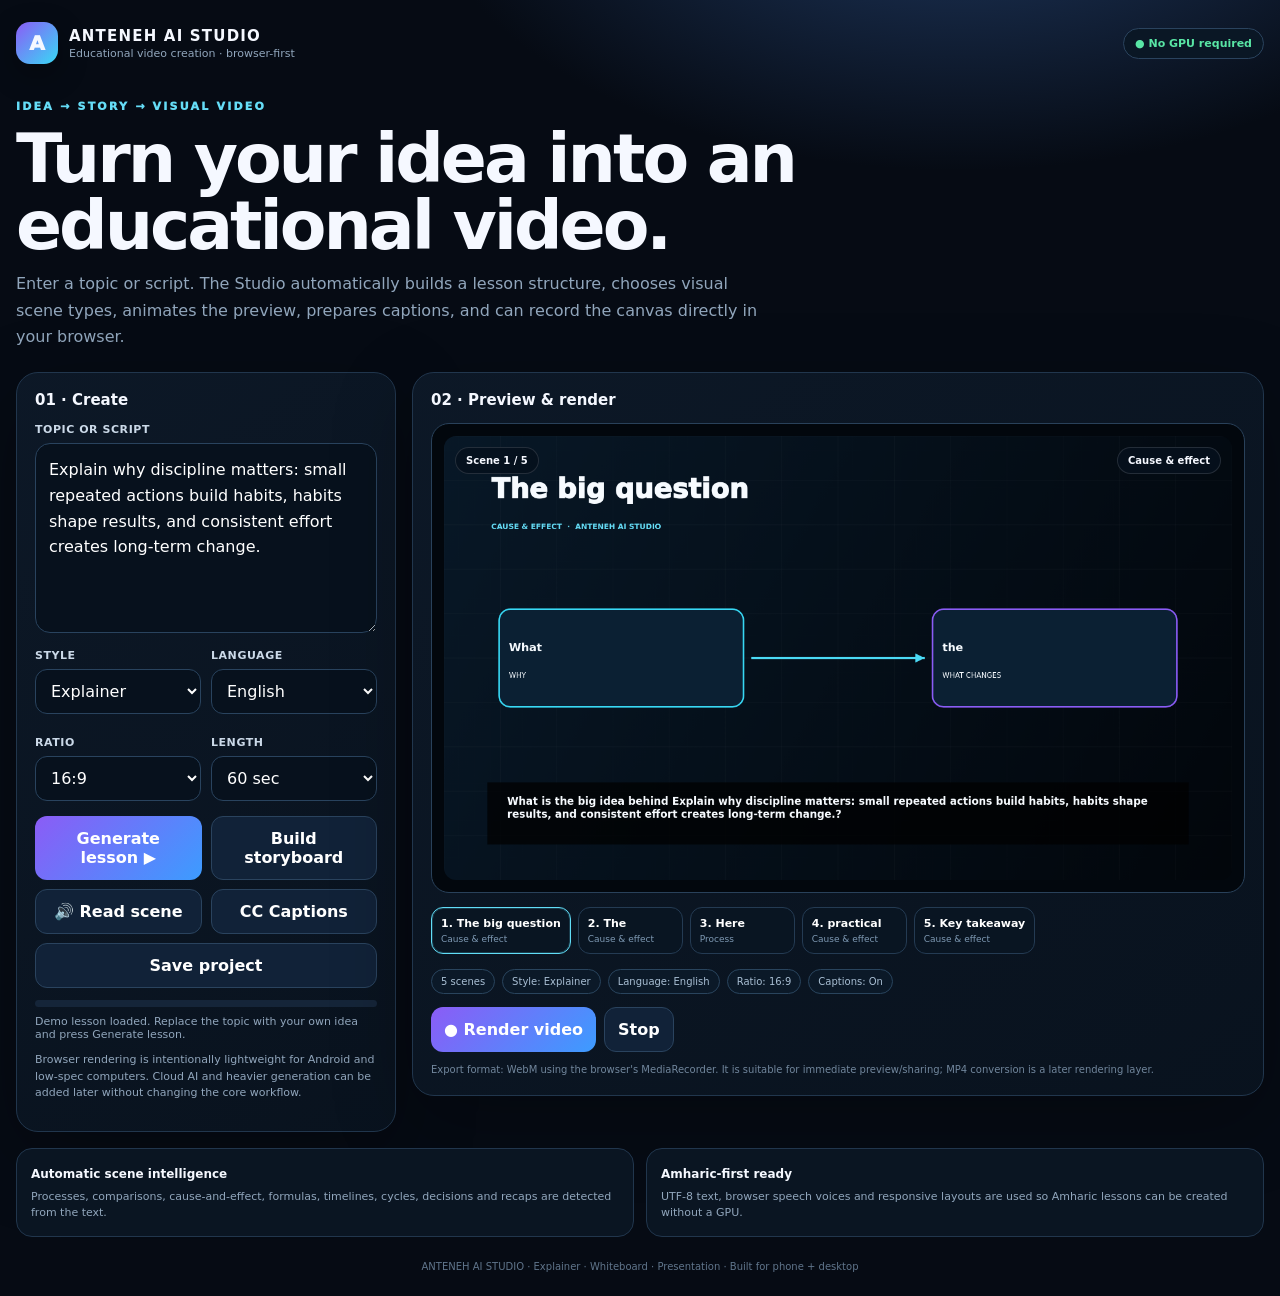
==== studio-v2.html @ 07069e77 "Build polished browser-first studio experience" ====
<!doctype html>
<html lang="en">
<head>
<meta charset="utf-8"><meta name="viewport" content="width=device-width,initial-scale=1,viewport-fit=cover">
<meta name="theme-color" content="#07111f"><meta name="description" content="Anteneh AI Studio — browser-first educational video creation.">
<title>ANTENEH AI STUDIO</title>
<style>
:root{--bg:#060b14;--panel:#0c1522;--panel2:#101d2d;--line:#21364d;--text:#f5f8ff;--muted:#91a6bc;--a:#8b5cf6;--b:#38d9f5;--ok:#59e6a5}*{box-sizing:border-box}html,body{margin:0;min-height:100%;background:radial-gradient(900px 500px at 75% -10%,#203a63 0,#060b14 60%);color:var(--text);font-family:Inter,ui-sans-serif,system-ui,-apple-system,BlinkMacSystemFont,"Segoe UI",sans-serif}button,input,textarea,select{font:inherit}button{cursor:pointer}.shell{max-width:1320px;margin:auto;padding:16px}.nav{display:flex;align-items:center;justify-content:space-between;gap:12px;padding:6px 0 18px}.brand{display:flex;align-items:center;gap:11px}.mark{width:42px;height:42px;border-radius:14px;display:grid;place-items:center;font-weight:1000;font-size:20px;background:linear-gradient(135deg,var(--a),var(--b));box-shadow:0 10px 30px #0005}.brand b{font-size:15px;letter-spacing:.08em}.brand small{display:block;color:var(--muted);font-size:11px;margin-top:2px}.statuspill{border:1px solid #2a435e;background:#0a1725;color:var(--ok);padding:8px 11px;border-radius:999px;font-size:11px;font-weight:900}.hero{padding:18px 0 22px}.eyebrow{color:#65ddf7;font-size:11px;font-weight:950;letter-spacing:.2em}.hero h1{font-size:clamp(34px,6vw,68px);line-height:.98;letter-spacing:-.045em;margin:13px 0 12px;max-width:900px}.hero p{max-width:760px;color:var(--muted);line-height:1.65;margin:0}.grid{display:grid;grid-template-columns:380px 1fr;gap:16px;align-items:start}.card{background:linear-gradient(145deg,#0d1928ee,#09131fee);border:1px solid var(--line);border-radius:22px;padding:18px;box-shadow:0 24px 80px #0004}.card h2{font-size:15px;margin:0 0 14px}.label{display:block;color:#cbd9e8;font-size:11px;font-weight:900;letter-spacing:.05em;margin:12px 0 7px}.topic{width:100%;min-height:190px;resize:vertical;border:1px solid #29435e;background:#07111d;color:#fff;border-radius:15px;padding:13px;outline:0;line-height:1.6}.topic:focus,select:focus{border-color:#62dff5;box-shadow:0 0 0 3px #38d9f51a}.fields{display:grid;grid-template-columns:1fr 1fr;gap:10px}.field select{width:100%;border:1px solid #29435e;background:#07111d;color:#fff;border-radius:12px;padding:11px;outline:0}.actions{display:grid;grid-template-columns:1fr 1fr;gap:9px;margin-top:15px}.btn{border:1px solid #2a435e;background:#112238;color:#fff;border-radius:12px;padding:12px 13px;font-weight:900}.btn:hover{transform:translateY(-1px);border-color:#5eddf6}.primary{border:0;background:linear-gradient(135deg,var(--a),#3c9cff)}.wide{grid-column:1/-1}.hint{color:var(--muted);font-size:11px;line-height:1.5;margin-top:11px}.progress{height:7px;background:#152539;border-radius:99px;overflow:hidden;margin-top:12px}.fill{height:100%;width:0;background:linear-gradient(90deg,var(--a),var(--b));transition:width .12s}.msg{font-size:11px;color:var(--muted);margin-top:8px;min-height:16px}.stage{padding:12px;background:#02070d;border:1px solid #29415a;border-radius:18px;overflow:hidden;position:relative}.stage canvas{width:100%;height:auto;display:block;background:#03070c;border-radius:12px}.hud{position:absolute;top:23px;left:23px;right:23px;display:flex;justify-content:space-between;pointer-events:none}.chip{background:#06111ddd;border:1px solid #ffffff20;padding:7px 10px;border-radius:999px;font-size:10px;font-weight:900;backdrop-filter:blur(10px)}.timeline{margin-top:14px;display:flex;gap:7px;overflow:auto;padding-bottom:3px}.thumb{min-width:105px;border:1px solid #243b53;background:#091522;border-radius:12px;padding:9px;color:#fff;text-align:left}.thumb.active{border-color:#61ddf7;box-shadow:0 0 0 1px #61ddf733 inset}.thumb b{display:block;font-size:11px}.thumb span{display:block;color:#7f9ab4;font-size:9px;margin-top:4px}.meta{display:flex;flex-wrap:wrap;gap:7px;margin-top:12px}.tag{border:1px solid #29445d;background:#0b1928;color:#a9bfd4;border-radius:999px;padding:6px 9px;font-size:10px}.export{display:flex;gap:8px;flex-wrap:wrap;margin-top:13px}.download{display:none;text-decoration:none;color:#07111d;background:#fff;border-radius:11px;padding:11px 14px;font-weight:950}.download.show{display:inline-block}.note{margin-top:10px;color:#71869c;font-size:10px;line-height:1.5}.empty{padding:35px;text-align:center;color:#6f849b}.two{display:grid;grid-template-columns:1fr 1fr;gap:12px;margin-top:16px}.mini{padding:14px;border:1px solid var(--line);background:#0a1522;border-radius:16px}.mini b{font-size:12px}.mini p{color:var(--muted);font-size:11px;line-height:1.5;margin:7px 0 0}footer{text-align:center;color:#60758b;font-size:10px;padding:24px 0 8px}@media(max-width:900px){.grid{grid-template-columns:1fr}.hero{padding-top:8px}}@media(max-width:560px){.shell{padding:11px}.fields,.actions,.two{grid-template-columns:1fr}.wide{grid-column:auto}.card{padding:14px;border-radius:18px}.topic{min-height:155px}.hud{top:20px;left:20px;right:20px}.hero h1{font-size:42px}}
</style>
</head>
<body>
<div class="shell">
<header class="nav"><div class="brand"><div class="mark">A</div><div><b>ANTENEH AI STUDIO</b><small>Educational video creation · browser-first</small></div></div><div class="statuspill">● No GPU required</div></header>
<section class="hero"><div class="eyebrow">IDEA → STORY → VISUAL VIDEO</div><h1>Turn your idea into an educational video.</h1><p>Enter a topic or script. The Studio automatically builds a lesson structure, chooses visual scene types, animates the preview, prepares captions, and can record the canvas directly in your browser.</p></section>
<div class="grid">
<section class="card">
<h2>01 · Create</h2>
<label class="label" for="topic">TOPIC OR SCRIPT</label>
<textarea id="topic" class="topic" placeholder="Example: Explain why discipline matters and how small habits compound over time."></textarea>
<div class="fields">
<div><label class="label">STYLE</label><div class="field"><select id="style"><option>Explainer</option><option>Whiteboard</option><option>Presentation</option></select></div></div>
<div><label class="label">LANGUAGE</label><div class="field"><select id="lang"><option value="en-US">English</option><option value="am-ET">አማርኛ</option></select></div></div>
<div><label class="label">RATIO</label><div class="field"><select id="ratio"><option>16:9</option><option>9:16</option><option>1:1</option><option>4:5</option></select></div></div>
<div><label class="label">LENGTH</label><div class="field"><select id="length"><option value="30">30 sec</option><option value="60" selected>60 sec</option><option value="90">90 sec</option><option value="120">2 min</option><option value="300">5 min</option></select></div></div>
</div>
<div class="actions"><button class="btn primary" id="generate">Generate lesson ▶</button><button class="btn" id="story">Build storyboard</button><button class="btn" id="voice">🔊 Read scene</button><button class="btn" id="captions">CC Captions</button><button class="btn wide" id="save">Save project</button></div>
<div class="progress"><div id="fill" class="fill"></div></div><div id="msg" class="msg">Ready. Everything runs locally in this browser.</div>
<p class="hint">Browser rendering is intentionally lightweight for Android and low-spec computers. Cloud AI and heavier generation can be added later without changing the core workflow.</p>
</section>
<section class="card">
<h2>02 · Preview & render</h2>
<div class="stage"><canvas id="canvas" width="1280" height="720"></canvas><div class="hud"><span id="sceneChip" class="chip">Scene 0</span><span id="typeChip" class="chip">Ready</span></div></div>
<div id="timeline" class="timeline"><div class="empty">Generate a lesson to build the visual timeline.</div></div>
<div id="meta" class="meta"></div>
<div class="export"><button class="btn primary" id="record">● Render video</button><button class="btn" id="stop" disabled>Stop</button><a id="download" class="download">Download WebM</a></div>
<div class="note">Export format: WebM using the browser's MediaRecorder. It is suitable for immediate preview/sharing; MP4 conversion is a later rendering layer.</div>
</section>
</div>
<div class="two"><div class="mini"><b>Automatic scene intelligence</b><p>Processes, comparisons, cause-and-effect, formulas, timelines, cycles, decisions and recaps are detected from the text.</p></div><div class="mini"><b>Amharic-first ready</b><p>UTF-8 text, browser speech voices and responsive layouts are used so Amharic lessons can be created without a GPU.</p></div></div>
<footer>ANTENEH AI STUDIO · Explainer · Whiteboard · Presentation · Built for phone + desktop</footer>
</div>
<script>
(()=>{
const $=id=>document.getElementById(id),topic=$("topic"),style=$("style"),lang=$("lang"),ratio=$("ratio"),length=$("length"),canvas=$("canvas"),ctx=canvas.getContext("2d"),fill=$("fill"),msg=$("msg"),timeline=$("timeline"),meta=$("meta"),sceneChip=$("sceneChip"),typeChip=$("typeChip"),download=$("download"),record=$("record"),stop=$("stop");
let scenes=[],active=0,raf=0,recording=false,chunks=[],blobUrl="",captionOn=true;
const accent=["#38d9f5","#8b5cf6","#59e6a5","#ffd166","#ff718e"];
const clean=s=>String(s||"").replace(/\s+/g," ").trim();
function ratioSize(){return {"16:9":[1280,720],"9:16":[720,1280],"1:1":[1080,1080],"4:5":[864,1080]}[ratio.value]}
function words(s){return clean(s).replace(/[^\p{L}\p{N}%+→=-]+/gu," ").split(/\s+/).filter(x=>x.length>2)}
function kind(s,i,n){let q=s.toLowerCase();if(/first|then|next|finally|step|stage|process|works|moves|travels/.test(q))return "Process";if(/compare|versus|difference|both|whereas|while/.test(q))return "Comparison";if(/because|therefore|cause|effect|leads|results|increase|decrease|impact|influence/.test(q))return "Cause & effect";if(/example|instance|such as/.test(q))return "Example";if(/year|century|history|ancient|timeline/.test(q))return "Timeline";if(/cycle|repeat|loop/.test(q))return "Cycle";if(/if |when |choose|decision|either/.test(q))return "Decision flow";if(/formula|equation|\+|→|=/.test(q))return "Formula";return i===0?"Concept":i===n-1?"Recap":"Idea"}
function split(s){let p=clean(s).split(/(?<=[.!?])\s+|\n+/).filter(Boolean);if(p.length<4){let base=clean(s);p=[`What is the big idea behind ${base}?`,`The key parts of ${base} are worth understanding.`,`Here is how ${base} works in simple steps.`,`A practical example makes ${base} easier to remember.`,`The important takeaway is to understand why ${base} matters.`]}return p.slice(0,9)}
function build(){let raw=clean(topic.value);if(!raw){msg.textContent="Enter a topic or script first.";return false}let p=split(raw);scenes=p.map((text,i)=>{let k=[...new Set(words(text))].slice(0,5);return{id:i,title:i===0?"The big question":i===p.length-1?"Key takeaway":k[0]||`Key idea ${i+1}`,text,type:kind(text,i,p.length),keys:k}});let [w,h]=ratioSize();canvas.width=w;canvas.height=h;active=0;renderTimeline();renderMeta();drawScene(scenes[0],0);sceneChip.textContent=`Scene 1 / ${scenes.length}`;typeChip.textContent=scenes[0].type;return true}
function bg(){let w=canvas.width,h=canvas.height,g=ctx.createLinearGradient(0,0,w,h);g.addColorStop(0,"#081827");g.addColorStop(1,"#02060b");ctx.fillStyle=g;ctx.fillRect(0,0,w,h);ctx.strokeStyle="#ffffff08";ctx.lineWidth=1;let sx=Math.max(60,w/14),sy=Math.max(60,h/10);for(let x=0;x<w;x+=sx){ctx.beginPath();ctx.moveTo(x,0);ctx.lineTo(x,h);ctx.stroke()}for(let y=0;y<h;y+=sy){ctx.beginPath();ctx.moveTo(0,y);ctx.lineTo(w,y);ctx.stroke()}}
function wrap(t,max){let out=[],line="";for(const w of clean(t).split(" ")){let n=line?line+" "+w:w;if(ctx.measureText(n).width>max&&line){out.push(line);line=w}else line=n}if(line)out.push(line);return out.slice(0,5)}
function text(t,x,y,size,max,weight=800,align="left"){ctx.font=`${weight} ${size}px system-ui`;ctx.fillStyle="#f7fbff";ctx.textAlign=align;let lines=wrap(t,max);lines.forEach((v,i)=>ctx.fillText(v,x,y+i*size*1.28));ctx.textAlign="left";return lines.length}
function box(x,y,w,h,title,sub,c){ctx.fillStyle="#0b2033";ctx.strokeStyle=c||"#31536e";ctx.lineWidth=Math.max(2,canvas.width/500);ctx.beginPath();ctx.roundRect(x,y,w,h,18);ctx.fill();ctx.stroke();text(title,x+16,y+h*.43,Math.max(14,w/22),w-32,900);if(sub)text(sub,x+16,y+h*.7,Math.max(10,w/34),w-32,500)}
function arrow(x1,y1,x2,y2){ctx.strokeStyle="#4bdaf5";ctx.fillStyle="#4bdaf5";ctx.lineWidth=Math.max(3,canvas.width/320);ctx.beginPath();ctx.moveTo(x1,y1);ctx.lineTo(x2,y2);ctx.stroke();let a=Math.atan2(y2-y1,x2-x1);ctx.beginPath();ctx.moveTo(x2,y2);ctx.lineTo(x2-17*Math.cos(a-.45),y2-17*Math.sin(a-.45));ctx.lineTo(x2-17*Math.cos(a+.45),y2-17*Math.sin(a+.45));ctx.closePath();ctx.fill()}
function header(s){bg();let w=canvas.width,h=canvas.height;text(s.title,w*.06,h*.14,Math.max(24,w/29),w*.82,950);ctx.fillStyle="#65ddf7";ctx.font=`900 ${Math.max(10,w/105)}px system-ui`;ctx.fillText(`${s.type.toUpperCase()}  ·  ANTENEH AI STUDIO`,w*.06,h*.21);}
function drawScene(s,t=0){if(!s)return;header(s);let w=canvas.width,h=canvas.height,c=accent[s.id%accent.length],k=s.keys.length?s.keys:["IDEA"];if(s.type==="Process"){let n=Math.min(4,k.length),gap=w*.025,b=(w*.78-gap*(n-1))/n,y=h*.4;k.slice(0,n).forEach((v,i)=>{let x=w*.11+i*(b+gap),yy=y+Math.sin(t/250+i)*8;box(x,yy,b,h*.19,v,"",accent[i%5]);if(i<n-1)arrow(x+b+3,yy+h*.095,x+b+gap-3,y+h*.095)})}else if(s.type==="Comparison"){box(w*.08,h*.38,w*.34,h*.23,k[0]||"A","SIDE A",accent[0]);text("VS",w*.5,h*.52,Math.max(18,w/45),1000,950,"center");box(w*.58,h*.38,w*.34,h*.23,k[1]||"B","SIDE B",accent[1])}else if(s.type==="Cause & effect"){box(w*.07,h*.39,w*.31,h*.22,k[0]||"CAUSE","WHY",accent[0]);arrow(w*.39,h*.5,w*.61,h*.5);box(w*.62,h*.39,w*.31,h*.22,k[1]||"RESULT","WHAT CHANGES",accent[1])}else if(s.type==="Formula"){let parts=k.slice(0,4);parts.forEach((v,i)=>{let x=w*(.08+i*.23);box(x,h*.39,w*.19,h*.2,v,"",accent[i%5]);if(i<parts.length-1)text("+",x+w*.21,h*.51,30,40,950,"center")})}else if(s.type==="Timeline"){let n=Math.min(5,k.length);let y=h*.51;ctx.strokeStyle="#4bdaf5";ctx.lineWidth=5;ctx.beginPath();ctx.moveTo(w*.1,y);ctx.lineTo(w*.9,y);ctx.stroke();k.slice(0,n).forEach((v,i)=>{let x=w*(.12+i*(.76/Math.max(1,n-1)));ctx.fillStyle=accent[i%5];ctx.beginPath();ctx.arc(x,y,12+Math.sin(t/250+i)*3,0,7);ctx.fill();text(v,x,y-34,Math.max(11,w/80),w*.18,800,"center")})}else{let cx=w*.5,cy=h*.5,r=Math.min(w,h)*.16;ctx.fillStyle=c;ctx.beginPath();ctx.arc(cx,cy,r,0,7);ctx.fill();text("CORE IDEA",cx,cy+7,Math.max(16,w/55),r*1.5,950,"center");k.slice(0,4).forEach((v,i)=>{let a=-2.6+i*(5.2/Math.max(1,Math.min(3,k.length-1))),x=cx+Math.cos(a)*Math.min(w,h)*.31,y=cy+Math.sin(a)*Math.min(w,h)*.22;box(x-w*.1,y-h*.065,w*.2,h*.13,v,"",accent[(i+1)%5]);arrow(x,y,cx+(x<cx?-r:r),cy+(y<cy?-r*.6:r*.6))})}if(captionOn){ctx.fillStyle="#000b";ctx.fillRect(w*.055,h*.78,w*.89,h*.14);text(s.text,w*.08,h*.83,Math.max(13,w/76),w*.84,650,"left")}}
function renderTimeline(){timeline.innerHTML=scenes.map(s=>`<button class="thumb ${s.id===active?"active":""}" data-i="${s.id}"><b>${s.id+1}. ${esc(s.title)}</b><span>${esc(s.type)}</span></button>`).join("");timeline.querySelectorAll("button").forEach(b=>b.onclick=()=>{active=+b.dataset.i;sceneChip.textContent=`Scene ${active+1} / ${scenes.length}`;typeChip.textContent=scenes[active].type;drawScene(scenes[active],0);renderTimeline()})}
function renderMeta(){meta.innerHTML=[`${scenes.length} scenes`,`Style: ${style.value}`,`Language: ${lang.value==="am-ET"?"አማርኛ":"English"}`,`Ratio: ${ratio.value}`,`Captions: ${captionOn?"On":"Off"}`].map(x=>`<span class="tag">${esc(x)}</span>`).join("")}
function esc(s){return String(s).replace(/[&<>"']/g,c=>({"&":"&amp;","<":"&lt;",">":"&gt;","\"":"&quot;","'":"&#39;"}[c]))}
function progressRun(done){let start=performance.now();function tick(n){let p=Math.min(1,(n-start)/1200);fill.style.width=((done?1:p)*100)+"%";if(p<1)requestAnimationFrame(tick);else if(done)fill.style.width="100%"}requestAnimationFrame(tick)}
function generate(){if(!build())return;msg.textContent="Building lesson structure and visual scenes…";fill.style.width="8%";let start=performance.now();function tick(n){let p=Math.min(1,(n-start)/1300);fill.style.width=(8+p*92)+"%";msg.textContent=p<.45?"Analyzing the lesson…":p<.8?"Designing visual scenes…":"Preparing preview…";if(p<1)requestAnimationFrame(tick);else msg.textContent="Lesson ready. Preview a scene or render the video."}requestAnimationFrame(tick)}
function readScene(){if(!scenes.length){if(!build())return}if(!('speechSynthesis' in window)){msg.textContent="Speech synthesis is not available in this browser.";return}speechSynthesis.cancel();let u=new SpeechSynthesisUtterance(scenes[active].text);u.lang=lang.value;u.rate=lang.value==="am-ET"?.88:.95;speechSynthesis.speak(u);msg.textContent=`Reading scene ${active+1}…`}
function save(){let data={topic:topic.value,style:style.value,lang:lang.value,ratio:ratio.value,length:length.value};localStorage.setItem("anteneh-ai-studio-project",JSON.stringify(data));msg.textContent="Project saved on this device."}
function restore(){let raw=localStorage.getItem("anteneh-ai-studio-project");if(!raw){msg.textContent="No saved project found on this device.";return}try{let d=JSON.parse(raw);topic.value=d.topic||"";style.value=d.style||"Explainer";lang.value=d.lang||"en-US";ratio.value=d.ratio||"16:9";length.value=d.length||"60";build();msg.textContent="Saved project restored."}catch{msg.textContent="Saved project could not be restored."}}
function renderVideo(){if(!scenes.length){if(!build())return}if(!canvas.captureStream||!window.MediaRecorder){msg.textContent="This browser does not support canvas video recording.";return}if(recording)return;recording=true;chunks=[];record.disabled=true;stop.disabled=false;download.classList.remove("show");let stream=canvas.captureStream(30);let mime=MediaRecorder.isTypeSupported("video/webm;codecs=vp9")?"video/webm;codecs=vp9": "video/webm";let rec=new MediaRecorder(stream,{mimeType:mime});rec.ondataavailable=e=>{if(e.data.size)chunks.push(e.data)};rec.onstop=()=>{recording=false;record.disabled=false;stop.disabled=true;let blob=new Blob(chunks,{type:mime});if(blobUrl)URL.revokeObjectURL(blobUrl);blobUrl=URL.createObjectURL(blob);download.href=blobUrl;download.download=`anteneh-ai-studio-${Date.now()}.webm`;download.classList.add("show");msg.textContent="Video rendered. Download the WebM file below."};rec.start(250);let start=performance.now(),total=Math.max(10000,Number(length.value)*1000);function frame(now){if(!recording)return;let p=(now-start)/total;let idx=Math.min(scenes.length-1,Math.floor(p*scenes.length));let local=(p*scenes.length)%1;active=idx;drawScene(scenes[idx],local*1200);sceneChip.textContent=`Scene ${idx+1} / ${scenes.length}`;typeChip.textContent=scenes[idx].type;msg.textContent=`Rendering video… ${Math.round(Math.min(1,p)*100)}%`;fill.style.width=(Math.min(1,p)*100)+"%";if(p<1)raf=requestAnimationFrame(frame);else rec.stop()}raf=requestAnimationFrame(frame);stop.onclick=()=>{if(recording){cancelAnimationFrame(raf);rec.stop()}}}
$("generate").onclick=generate;$("story").onclick=()=>{if(build())msg.textContent="Storyboard built. Tap any scene to inspect it."};$("voice").onclick=readScene;$("captions").onclick=()=>{captionOn=!captionOn;if(scenes.length)drawScene(scenes[active],0);renderMeta();msg.textContent=`Captions ${captionOn?"enabled":"disabled"}.`};$("save").onclick=save;record.onclick=renderVideo;stop.onclick=()=>{};$("ratio").onchange=()=>{if(scenes.length)build()};$("style").onchange=renderMeta;$("lang").onchange=renderMeta;
// Helpful demo so the product never opens as an empty coding shell.
topic.value="Explain why discipline matters: small repeated actions build habits, habits shape results, and consistent effort creates long-term change.";build();msg.textContent="Demo lesson loaded. Replace the topic with your own idea and press Generate lesson.";
})();
</script>
</body>
</html>
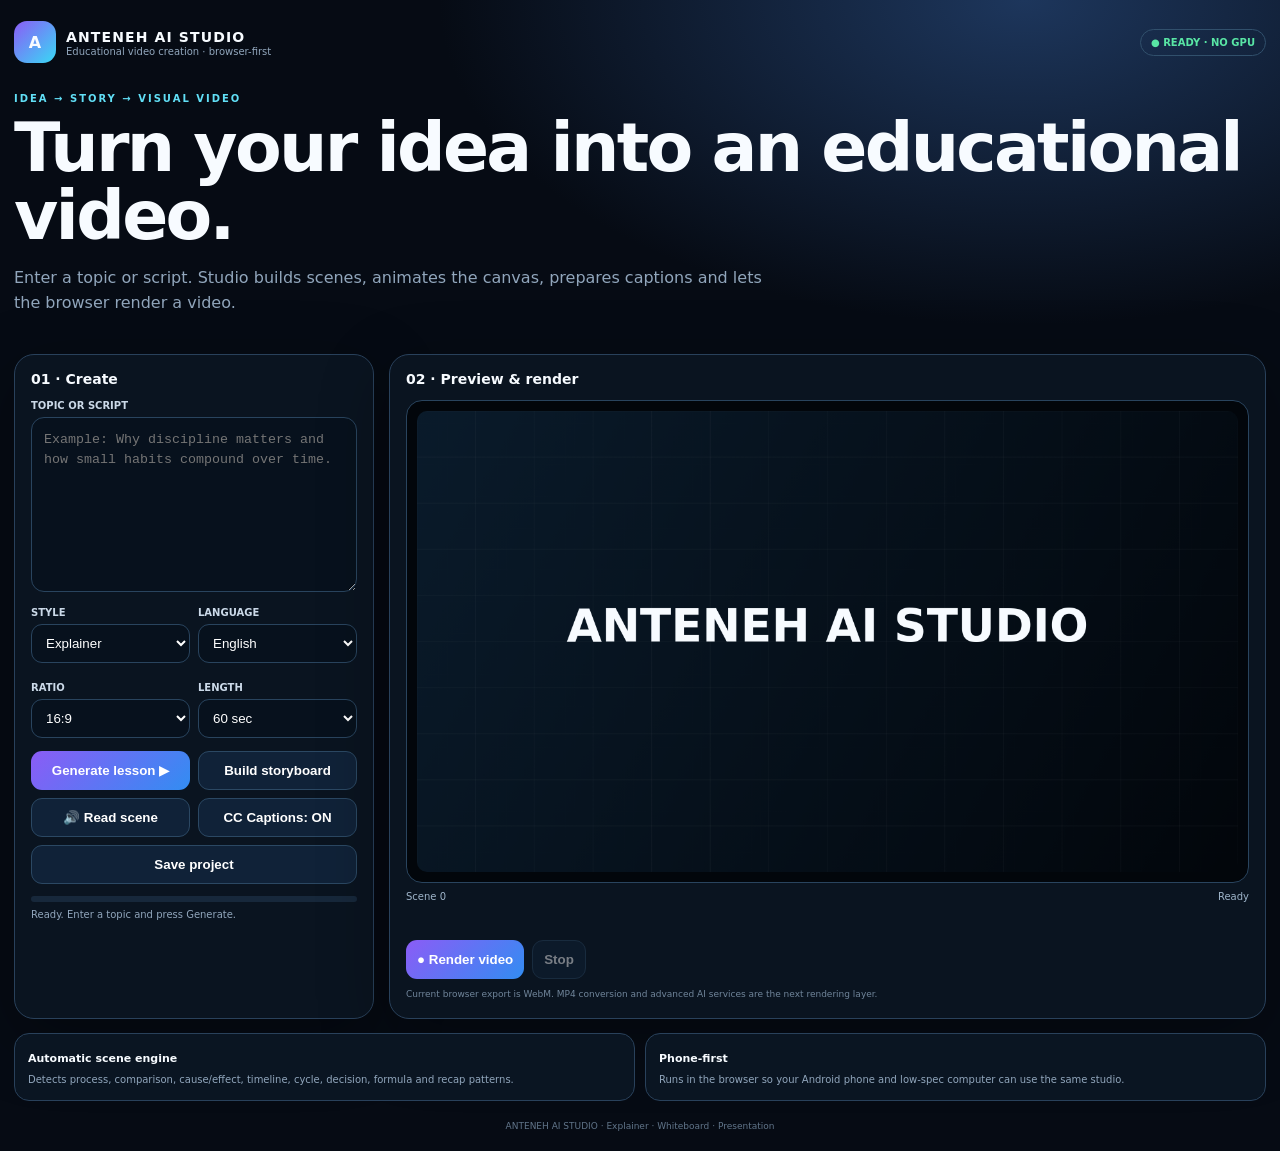
==== commit 1a84e80f: "Fix Studio generation and browser rendering flow" ====
--- a/studio-v2.html
+++ b/studio-v2.html
@@ -1,74 +1,70 @@
 <!doctype html>
 <html lang="en">
 <head>
-<meta charset="utf-8"><meta name="viewport" content="width=device-width,initial-scale=1,viewport-fit=cover">
-<meta name="theme-color" content="#07111f"><meta name="description" content="Anteneh AI Studio — browser-first educational video creation.">
+<meta charset="utf-8">
+<meta name="viewport" content="width=device-width,initial-scale=1,viewport-fit=cover">
+<meta name="theme-color" content="#07111f">
 <title>ANTENEH AI STUDIO</title>
 <style>
-:root{--bg:#060b14;--panel:#0c1522;--panel2:#101d2d;--line:#21364d;--text:#f5f8ff;--muted:#91a6bc;--a:#8b5cf6;--b:#38d9f5;--ok:#59e6a5}*{box-sizing:border-box}html,body{margin:0;min-height:100%;background:radial-gradient(900px 500px at 75% -10%,#203a63 0,#060b14 60%);color:var(--text);font-family:Inter,ui-sans-serif,system-ui,-apple-system,BlinkMacSystemFont,"Segoe UI",sans-serif}button,input,textarea,select{font:inherit}button{cursor:pointer}.shell{max-width:1320px;margin:auto;padding:16px}.nav{display:flex;align-items:center;justify-content:space-between;gap:12px;padding:6px 0 18px}.brand{display:flex;align-items:center;gap:11px}.mark{width:42px;height:42px;border-radius:14px;display:grid;place-items:center;font-weight:1000;font-size:20px;background:linear-gradient(135deg,var(--a),var(--b));box-shadow:0 10px 30px #0005}.brand b{font-size:15px;letter-spacing:.08em}.brand small{display:block;color:var(--muted);font-size:11px;margin-top:2px}.statuspill{border:1px solid #2a435e;background:#0a1725;color:var(--ok);padding:8px 11px;border-radius:999px;font-size:11px;font-weight:900}.hero{padding:18px 0 22px}.eyebrow{color:#65ddf7;font-size:11px;font-weight:950;letter-spacing:.2em}.hero h1{font-size:clamp(34px,6vw,68px);line-height:.98;letter-spacing:-.045em;margin:13px 0 12px;max-width:900px}.hero p{max-width:760px;color:var(--muted);line-height:1.65;margin:0}.grid{display:grid;grid-template-columns:380px 1fr;gap:16px;align-items:start}.card{background:linear-gradient(145deg,#0d1928ee,#09131fee);border:1px solid var(--line);border-radius:22px;padding:18px;box-shadow:0 24px 80px #0004}.card h2{font-size:15px;margin:0 0 14px}.label{display:block;color:#cbd9e8;font-size:11px;font-weight:900;letter-spacing:.05em;margin:12px 0 7px}.topic{width:100%;min-height:190px;resize:vertical;border:1px solid #29435e;background:#07111d;color:#fff;border-radius:15px;padding:13px;outline:0;line-height:1.6}.topic:focus,select:focus{border-color:#62dff5;box-shadow:0 0 0 3px #38d9f51a}.fields{display:grid;grid-template-columns:1fr 1fr;gap:10px}.field select{width:100%;border:1px solid #29435e;background:#07111d;color:#fff;border-radius:12px;padding:11px;outline:0}.actions{display:grid;grid-template-columns:1fr 1fr;gap:9px;margin-top:15px}.btn{border:1px solid #2a435e;background:#112238;color:#fff;border-radius:12px;padding:12px 13px;font-weight:900}.btn:hover{transform:translateY(-1px);border-color:#5eddf6}.primary{border:0;background:linear-gradient(135deg,var(--a),#3c9cff)}.wide{grid-column:1/-1}.hint{color:var(--muted);font-size:11px;line-height:1.5;margin-top:11px}.progress{height:7px;background:#152539;border-radius:99px;overflow:hidden;margin-top:12px}.fill{height:100%;width:0;background:linear-gradient(90deg,var(--a),var(--b));transition:width .12s}.msg{font-size:11px;color:var(--muted);margin-top:8px;min-height:16px}.stage{padding:12px;background:#02070d;border:1px solid #29415a;border-radius:18px;overflow:hidden;position:relative}.stage canvas{width:100%;height:auto;display:block;background:#03070c;border-radius:12px}.hud{position:absolute;top:23px;left:23px;right:23px;display:flex;justify-content:space-between;pointer-events:none}.chip{background:#06111ddd;border:1px solid #ffffff20;padding:7px 10px;border-radius:999px;font-size:10px;font-weight:900;backdrop-filter:blur(10px)}.timeline{margin-top:14px;display:flex;gap:7px;overflow:auto;padding-bottom:3px}.thumb{min-width:105px;border:1px solid #243b53;background:#091522;border-radius:12px;padding:9px;color:#fff;text-align:left}.thumb.active{border-color:#61ddf7;box-shadow:0 0 0 1px #61ddf733 inset}.thumb b{display:block;font-size:11px}.thumb span{display:block;color:#7f9ab4;font-size:9px;margin-top:4px}.meta{display:flex;flex-wrap:wrap;gap:7px;margin-top:12px}.tag{border:1px solid #29445d;background:#0b1928;color:#a9bfd4;border-radius:999px;padding:6px 9px;font-size:10px}.export{display:flex;gap:8px;flex-wrap:wrap;margin-top:13px}.download{display:none;text-decoration:none;color:#07111d;background:#fff;border-radius:11px;padding:11px 14px;font-weight:950}.download.show{display:inline-block}.note{margin-top:10px;color:#71869c;font-size:10px;line-height:1.5}.empty{padding:35px;text-align:center;color:#6f849b}.two{display:grid;grid-template-columns:1fr 1fr;gap:12px;margin-top:16px}.mini{padding:14px;border:1px solid var(--line);background:#0a1522;border-radius:16px}.mini b{font-size:12px}.mini p{color:var(--muted);font-size:11px;line-height:1.5;margin:7px 0 0}footer{text-align:center;color:#60758b;font-size:10px;padding:24px 0 8px}@media(max-width:900px){.grid{grid-template-columns:1fr}.hero{padding-top:8px}}@media(max-width:560px){.shell{padding:11px}.fields,.actions,.two{grid-template-columns:1fr}.wide{grid-column:auto}.card{padding:14px;border-radius:18px}.topic{min-height:155px}.hud{top:20px;left:20px;right:20px}.hero h1{font-size:42px}}
+:root{--bg:#060b14;--panel:#0d1826;--line:#29415b;--text:#f7fbff;--muted:#91a6bc;--a:#8b5cf6;--b:#38d9f5;--ok:#59e6a5}*{box-sizing:border-box}body{margin:0;background:radial-gradient(900px 500px at 80% 0,#1d365c,#060b14 65%);color:var(--text);font-family:system-ui,-apple-system,Segoe UI,sans-serif}.shell{max-width:1280px;margin:auto;padding:14px}.nav{display:flex;justify-content:space-between;align-items:center;padding:7px 0 18px}.brand{display:flex;gap:10px;align-items:center}.mark{width:42px;height:42px;border-radius:13px;display:grid;place-items:center;font-weight:900;background:linear-gradient(135deg,var(--a),var(--b))}.brand b{font-size:14px;letter-spacing:.08em}.brand small{display:block;color:var(--muted);font-size:10px}.status{padding:7px 10px;border:1px solid #31506c;border-radius:99px;color:var(--ok);font-size:10px;font-weight:800}.hero{padding:12px 0 22px}.eyebrow{font-size:10px;color:#61dff6;font-weight:900;letter-spacing:.2em}.hero h1{font-size:clamp(34px,6vw,68px);line-height:1;margin:10px 0;letter-spacing:-.04em}.hero p{max-width:760px;color:var(--muted);line-height:1.55}.grid{display:grid;grid-template-columns:360px 1fr;gap:15px}.card{background:#0b1522ee;border:1px solid var(--line);border-radius:20px;padding:16px;box-shadow:0 20px 70px #0005}.card h2{font-size:14px;margin:0 0 13px}.label{display:block;color:#cbd9e8;font-size:10px;font-weight:900;margin:11px 0 6px}.topic{width:100%;min-height:175px;resize:vertical;background:#07111d;border:1px solid #29445e;border-radius:13px;color:white;padding:12px;outline:0;line-height:1.55}.topic:focus,select:focus{border-color:#55dcf5}.fields{display:grid;grid-template-columns:1fr 1fr;gap:8px}select{width:100%;background:#07111d;color:white;border:1px solid #29445e;border-radius:11px;padding:10px}.actions{display:grid;grid-template-columns:1fr 1fr;gap:8px;margin-top:13px}.btn{border:1px solid #2b4863;background:#102238;color:white;border-radius:11px;padding:11px;font-weight:850}.btn:disabled{opacity:.45}.primary{border:0;background:linear-gradient(135deg,var(--a),#328df2)}.wide{grid-column:1/-1}.progress{height:6px;background:#17283b;border-radius:99px;overflow:hidden;margin-top:12px}.fill{height:100%;width:0;background:linear-gradient(90deg,var(--a),var(--b));transition:width .2s}.msg{min-height:17px;color:var(--muted);font-size:10px;margin-top:7px}.stage{background:#02060b;border:1px solid #29445e;border-radius:16px;padding:10px}.stage canvas{width:100%;height:auto;display:block;border-radius:10px;background:#03070c}.hud{display:flex;justify-content:space-between;margin-top:8px;color:#9fb5ca;font-size:10px}.timeline{display:flex;gap:7px;overflow:auto;margin-top:12px;padding-bottom:4px}.thumb{min-width:110px;background:#091522;border:1px solid #29415a;color:white;border-radius:10px;padding:9px;text-align:left}.thumb.active{border-color:#5edff5}.thumb b{display:block;font-size:10px}.thumb span{display:block;color:#7791a8;font-size:9px;margin-top:4px}.meta{display:flex;gap:6px;flex-wrap:wrap;margin-top:10px}.tag{border:1px solid #29445e;background:#0b1928;border-radius:99px;padding:5px 8px;color:#a9bfd4;font-size:9px}.export{display:flex;gap:8px;flex-wrap:wrap;margin-top:12px}.download{display:none;background:white;color:#07111f;text-decoration:none;border-radius:10px;padding:10px 12px;font-weight:900;font-size:11px}.download.show{display:inline-block}.note{font-size:9px;color:#70859a;line-height:1.5;margin-top:9px}.two{display:grid;grid-template-columns:1fr 1fr;gap:10px;margin-top:14px}.mini{border:1px solid var(--line);border-radius:15px;background:#0a1522;padding:13px}.mini b{font-size:11px}.mini p{font-size:10px;color:var(--muted);line-height:1.5;margin:6px 0 0}footer{text-align:center;color:#61758a;font-size:9px;padding:20px 0 6px}@media(max-width:850px){.grid{grid-template-columns:1fr}}@media(max-width:520px){.fields,.actions,.two{grid-template-columns:1fr}.wide{grid-column:auto}.hero h1{font-size:41px}}
 </style>
 </head>
 <body>
 <div class="shell">
-<header class="nav"><div class="brand"><div class="mark">A</div><div><b>ANTENEH AI STUDIO</b><small>Educational video creation · browser-first</small></div></div><div class="statuspill">● No GPU required</div></header>
-<section class="hero"><div class="eyebrow">IDEA → STORY → VISUAL VIDEO</div><h1>Turn your idea into an educational video.</h1><p>Enter a topic or script. The Studio automatically builds a lesson structure, chooses visual scene types, animates the preview, prepares captions, and can record the canvas directly in your browser.</p></section>
+<header class="nav"><div class="brand"><div class="mark">A</div><div><b>ANTENEH AI STUDIO</b><small>Educational video creation · browser-first</small></div></div><div class="status">● READY · NO GPU</div></header>
+<section class="hero"><div class="eyebrow">IDEA → STORY → VISUAL VIDEO</div><h1>Turn your idea into an educational video.</h1><p>Enter a topic or script. Studio builds scenes, animates the canvas, prepares captions and lets the browser render a video.</p></section>
 <div class="grid">
 <section class="card">
 <h2>01 · Create</h2>
-<label class="label" for="topic">TOPIC OR SCRIPT</label>
-<textarea id="topic" class="topic" placeholder="Example: Explain why discipline matters and how small habits compound over time."></textarea>
+<label class="label">TOPIC OR SCRIPT</label>
+<textarea id="topic" class="topic" placeholder="Example: Why discipline matters and how small habits compound over time."></textarea>
 <div class="fields">
-<div><label class="label">STYLE</label><div class="field"><select id="style"><option>Explainer</option><option>Whiteboard</option><option>Presentation</option></select></div></div>
-<div><label class="label">LANGUAGE</label><div class="field"><select id="lang"><option value="en-US">English</option><option value="am-ET">አማርኛ</option></select></div></div>
-<div><label class="label">RATIO</label><div class="field"><select id="ratio"><option>16:9</option><option>9:16</option><option>1:1</option><option>4:5</option></select></div></div>
-<div><label class="label">LENGTH</label><div class="field"><select id="length"><option value="30">30 sec</option><option value="60" selected>60 sec</option><option value="90">90 sec</option><option value="120">2 min</option><option value="300">5 min</option></select></div></div>
+<div><label class="label">STYLE</label><select id="style"><option>Explainer</option><option>Whiteboard</option><option>Presentation</option></select></div>
+<div><label class="label">LANGUAGE</label><select id="lang"><option value="en-US">English</option><option value="am-ET">አማርኛ</option></select></div>
+<div><label class="label">RATIO</label><select id="ratio"><option>16:9</option><option>9:16</option><option>1:1</option><option>4:5</option></select></div>
+<div><label class="label">LENGTH</label><select id="length"><option value="30">30 sec</option><option value="60" selected>60 sec</option><option value="90">90 sec</option><option value="120">2 min</option></select></div>
 </div>
-<div class="actions"><button class="btn primary" id="generate">Generate lesson ▶</button><button class="btn" id="story">Build storyboard</button><button class="btn" id="voice">🔊 Read scene</button><button class="btn" id="captions">CC Captions</button><button class="btn wide" id="save">Save project</button></div>
-<div class="progress"><div id="fill" class="fill"></div></div><div id="msg" class="msg">Ready. Everything runs locally in this browser.</div>
-<p class="hint">Browser rendering is intentionally lightweight for Android and low-spec computers. Cloud AI and heavier generation can be added later without changing the core workflow.</p>
+<div class="actions"><button id="generate" class="btn primary">Generate lesson ▶</button><button id="story" class="btn">Build storyboard</button><button id="voice" class="btn">🔊 Read scene</button><button id="captions" class="btn">CC Captions: ON</button><button id="save" class="btn wide">Save project</button></div>
+<div class="progress"><div id="fill" class="fill"></div></div><div id="msg" class="msg">Ready. Enter a topic and press Generate.</div>
 </section>
 <section class="card">
 <h2>02 · Preview & render</h2>
-<div class="stage"><canvas id="canvas" width="1280" height="720"></canvas><div class="hud"><span id="sceneChip" class="chip">Scene 0</span><span id="typeChip" class="chip">Ready</span></div></div>
-<div id="timeline" class="timeline"><div class="empty">Generate a lesson to build the visual timeline.</div></div>
-<div id="meta" class="meta"></div>
-<div class="export"><button class="btn primary" id="record">● Render video</button><button class="btn" id="stop" disabled>Stop</button><a id="download" class="download">Download WebM</a></div>
-<div class="note">Export format: WebM using the browser's MediaRecorder. It is suitable for immediate preview/sharing; MP4 conversion is a later rendering layer.</div>
+<div class="stage"><canvas id="canvas" width="1280" height="720"></canvas></div>
+<div class="hud"><span id="sceneLabel">Scene 0</span><span id="typeLabel">Ready</span></div>
+<div id="timeline" class="timeline"></div><div id="meta" class="meta"></div>
+<div class="export"><button id="record" class="btn primary">● Render video</button><button id="stop" class="btn" disabled>Stop</button><a id="download" class="download">Download WebM</a></div>
+<div class="note">Current browser export is WebM. MP4 conversion and advanced AI services are the next rendering layer.</div>
 </section>
 </div>
-<div class="two"><div class="mini"><b>Automatic scene intelligence</b><p>Processes, comparisons, cause-and-effect, formulas, timelines, cycles, decisions and recaps are detected from the text.</p></div><div class="mini"><b>Amharic-first ready</b><p>UTF-8 text, browser speech voices and responsive layouts are used so Amharic lessons can be created without a GPU.</p></div></div>
-<footer>ANTENEH AI STUDIO · Explainer · Whiteboard · Presentation · Built for phone + desktop</footer>
+<div class="two"><div class="mini"><b>Automatic scene engine</b><p>Detects process, comparison, cause/effect, timeline, cycle, decision, formula and recap patterns.</p></div><div class="mini"><b>Phone-first</b><p>Runs in the browser so your Android phone and low-spec computer can use the same studio.</p></div></div>
+<footer>ANTENEH AI STUDIO · Explainer · Whiteboard · Presentation</footer>
 </div>
 <script>
-(()=>{
-const $=id=>document.getElementById(id),topic=$("topic"),style=$("style"),lang=$("lang"),ratio=$("ratio"),length=$("length"),canvas=$("canvas"),ctx=canvas.getContext("2d"),fill=$("fill"),msg=$("msg"),timeline=$("timeline"),meta=$("meta"),sceneChip=$("sceneChip"),typeChip=$("typeChip"),download=$("download"),record=$("record"),stop=$("stop");
-let scenes=[],active=0,raf=0,recording=false,chunks=[],blobUrl="",captionOn=true;
-const accent=["#38d9f5","#8b5cf6","#59e6a5","#ffd166","#ff718e"];
-const clean=s=>String(s||"").replace(/\s+/g," ").trim();
-function ratioSize(){return {"16:9":[1280,720],"9:16":[720,1280],"1:1":[1080,1080],"4:5":[864,1080]}[ratio.value]}
-function words(s){return clean(s).replace(/[^\p{L}\p{N}%+→=-]+/gu," ").split(/\s+/).filter(x=>x.length>2)}
-function kind(s,i,n){let q=s.toLowerCase();if(/first|then|next|finally|step|stage|process|works|moves|travels/.test(q))return "Process";if(/compare|versus|difference|both|whereas|while/.test(q))return "Comparison";if(/because|therefore|cause|effect|leads|results|increase|decrease|impact|influence/.test(q))return "Cause & effect";if(/example|instance|such as/.test(q))return "Example";if(/year|century|history|ancient|timeline/.test(q))return "Timeline";if(/cycle|repeat|loop/.test(q))return "Cycle";if(/if |when |choose|decision|either/.test(q))return "Decision flow";if(/formula|equation|\+|→|=/.test(q))return "Formula";return i===0?"Concept":i===n-1?"Recap":"Idea"}
-function split(s){let p=clean(s).split(/(?<=[.!?])\s+|\n+/).filter(Boolean);if(p.length<4){let base=clean(s);p=[`What is the big idea behind ${base}?`,`The key parts of ${base} are worth understanding.`,`Here is how ${base} works in simple steps.`,`A practical example makes ${base} easier to remember.`,`The important takeaway is to understand why ${base} matters.`]}return p.slice(0,9)}
-function build(){let raw=clean(topic.value);if(!raw){msg.textContent="Enter a topic or script first.";return false}let p=split(raw);scenes=p.map((text,i)=>{let k=[...new Set(words(text))].slice(0,5);return{id:i,title:i===0?"The big question":i===p.length-1?"Key takeaway":k[0]||`Key idea ${i+1}`,text,type:kind(text,i,p.length),keys:k}});let [w,h]=ratioSize();canvas.width=w;canvas.height=h;active=0;renderTimeline();renderMeta();drawScene(scenes[0],0);sceneChip.textContent=`Scene 1 / ${scenes.length}`;typeChip.textContent=scenes[0].type;return true}
-function bg(){let w=canvas.width,h=canvas.height,g=ctx.createLinearGradient(0,0,w,h);g.addColorStop(0,"#081827");g.addColorStop(1,"#02060b");ctx.fillStyle=g;ctx.fillRect(0,0,w,h);ctx.strokeStyle="#ffffff08";ctx.lineWidth=1;let sx=Math.max(60,w/14),sy=Math.max(60,h/10);for(let x=0;x<w;x+=sx){ctx.beginPath();ctx.moveTo(x,0);ctx.lineTo(x,h);ctx.stroke()}for(let y=0;y<h;y+=sy){ctx.beginPath();ctx.moveTo(0,y);ctx.lineTo(w,y);ctx.stroke()}}
-function wrap(t,max){let out=[],line="";for(const w of clean(t).split(" ")){let n=line?line+" "+w:w;if(ctx.measureText(n).width>max&&line){out.push(line);line=w}else line=n}if(line)out.push(line);return out.slice(0,5)}
-function text(t,x,y,size,max,weight=800,align="left"){ctx.font=`${weight} ${size}px system-ui`;ctx.fillStyle="#f7fbff";ctx.textAlign=align;let lines=wrap(t,max);lines.forEach((v,i)=>ctx.fillText(v,x,y+i*size*1.28));ctx.textAlign="left";return lines.length}
-function box(x,y,w,h,title,sub,c){ctx.fillStyle="#0b2033";ctx.strokeStyle=c||"#31536e";ctx.lineWidth=Math.max(2,canvas.width/500);ctx.beginPath();ctx.roundRect(x,y,w,h,18);ctx.fill();ctx.stroke();text(title,x+16,y+h*.43,Math.max(14,w/22),w-32,900);if(sub)text(sub,x+16,y+h*.7,Math.max(10,w/34),w-32,500)}
-function arrow(x1,y1,x2,y2){ctx.strokeStyle="#4bdaf5";ctx.fillStyle="#4bdaf5";ctx.lineWidth=Math.max(3,canvas.width/320);ctx.beginPath();ctx.moveTo(x1,y1);ctx.lineTo(x2,y2);ctx.stroke();let a=Math.atan2(y2-y1,x2-x1);ctx.beginPath();ctx.moveTo(x2,y2);ctx.lineTo(x2-17*Math.cos(a-.45),y2-17*Math.sin(a-.45));ctx.lineTo(x2-17*Math.cos(a+.45),y2-17*Math.sin(a+.45));ctx.closePath();ctx.fill()}
-function header(s){bg();let w=canvas.width,h=canvas.height;text(s.title,w*.06,h*.14,Math.max(24,w/29),w*.82,950);ctx.fillStyle="#65ddf7";ctx.font=`900 ${Math.max(10,w/105)}px system-ui`;ctx.fillText(`${s.type.toUpperCase()}  ·  ANTENEH AI STUDIO`,w*.06,h*.21);}
-function drawScene(s,t=0){if(!s)return;header(s);let w=canvas.width,h=canvas.height,c=accent[s.id%accent.length],k=s.keys.length?s.keys:["IDEA"];if(s.type==="Process"){let n=Math.min(4,k.length),gap=w*.025,b=(w*.78-gap*(n-1))/n,y=h*.4;k.slice(0,n).forEach((v,i)=>{let x=w*.11+i*(b+gap),yy=y+Math.sin(t/250+i)*8;box(x,yy,b,h*.19,v,"",accent[i%5]);if(i<n-1)arrow(x+b+3,yy+h*.095,x+b+gap-3,y+h*.095)})}else if(s.type==="Comparison"){box(w*.08,h*.38,w*.34,h*.23,k[0]||"A","SIDE A",accent[0]);text("VS",w*.5,h*.52,Math.max(18,w/45),1000,950,"center");box(w*.58,h*.38,w*.34,h*.23,k[1]||"B","SIDE B",accent[1])}else if(s.type==="Cause & effect"){box(w*.07,h*.39,w*.31,h*.22,k[0]||"CAUSE","WHY",accent[0]);arrow(w*.39,h*.5,w*.61,h*.5);box(w*.62,h*.39,w*.31,h*.22,k[1]||"RESULT","WHAT CHANGES",accent[1])}else if(s.type==="Formula"){let parts=k.slice(0,4);parts.forEach((v,i)=>{let x=w*(.08+i*.23);box(x,h*.39,w*.19,h*.2,v,"",accent[i%5]);if(i<parts.length-1)text("+",x+w*.21,h*.51,30,40,950,"center")})}else if(s.type==="Timeline"){let n=Math.min(5,k.length);let y=h*.51;ctx.strokeStyle="#4bdaf5";ctx.lineWidth=5;ctx.beginPath();ctx.moveTo(w*.1,y);ctx.lineTo(w*.9,y);ctx.stroke();k.slice(0,n).forEach((v,i)=>{let x=w*(.12+i*(.76/Math.max(1,n-1)));ctx.fillStyle=accent[i%5];ctx.beginPath();ctx.arc(x,y,12+Math.sin(t/250+i)*3,0,7);ctx.fill();text(v,x,y-34,Math.max(11,w/80),w*.18,800,"center")})}else{let cx=w*.5,cy=h*.5,r=Math.min(w,h)*.16;ctx.fillStyle=c;ctx.beginPath();ctx.arc(cx,cy,r,0,7);ctx.fill();text("CORE IDEA",cx,cy+7,Math.max(16,w/55),r*1.5,950,"center");k.slice(0,4).forEach((v,i)=>{let a=-2.6+i*(5.2/Math.max(1,Math.min(3,k.length-1))),x=cx+Math.cos(a)*Math.min(w,h)*.31,y=cy+Math.sin(a)*Math.min(w,h)*.22;box(x-w*.1,y-h*.065,w*.2,h*.13,v,"",accent[(i+1)%5]);arrow(x,y,cx+(x<cx?-r:r),cy+(y<cy?-r*.6:r*.6))})}if(captionOn){ctx.fillStyle="#000b";ctx.fillRect(w*.055,h*.78,w*.89,h*.14);text(s.text,w*.08,h*.83,Math.max(13,w/76),w*.84,650,"left")}}
-function renderTimeline(){timeline.innerHTML=scenes.map(s=>`<button class="thumb ${s.id===active?"active":""}" data-i="${s.id}"><b>${s.id+1}. ${esc(s.title)}</b><span>${esc(s.type)}</span></button>`).join("");timeline.querySelectorAll("button").forEach(b=>b.onclick=()=>{active=+b.dataset.i;sceneChip.textContent=`Scene ${active+1} / ${scenes.length}`;typeChip.textContent=scenes[active].type;drawScene(scenes[active],0);renderTimeline()})}
-function renderMeta(){meta.innerHTML=[`${scenes.length} scenes`,`Style: ${style.value}`,`Language: ${lang.value==="am-ET"?"አማርኛ":"English"}`,`Ratio: ${ratio.value}`,`Captions: ${captionOn?"On":"Off"}`].map(x=>`<span class="tag">${esc(x)}</span>`).join("")}
-function esc(s){return String(s).replace(/[&<>"']/g,c=>({"&":"&amp;","<":"&lt;",">":"&gt;","\"":"&quot;","'":"&#39;"}[c]))}
-function progressRun(done){let start=performance.now();function tick(n){let p=Math.min(1,(n-start)/1200);fill.style.width=((done?1:p)*100)+"%";if(p<1)requestAnimationFrame(tick);else if(done)fill.style.width="100%"}requestAnimationFrame(tick)}
-function generate(){if(!build())return;msg.textContent="Building lesson structure and visual scenes…";fill.style.width="8%";let start=performance.now();function tick(n){let p=Math.min(1,(n-start)/1300);fill.style.width=(8+p*92)+"%";msg.textContent=p<.45?"Analyzing the lesson…":p<.8?"Designing visual scenes…":"Preparing preview…";if(p<1)requestAnimationFrame(tick);else msg.textContent="Lesson ready. Preview a scene or render the video."}requestAnimationFrame(tick)}
-function readScene(){if(!scenes.length){if(!build())return}if(!('speechSynthesis' in window)){msg.textContent="Speech synthesis is not available in this browser.";return}speechSynthesis.cancel();let u=new SpeechSynthesisUtterance(scenes[active].text);u.lang=lang.value;u.rate=lang.value==="am-ET"?.88:.95;speechSynthesis.speak(u);msg.textContent=`Reading scene ${active+1}…`}
-function save(){let data={topic:topic.value,style:style.value,lang:lang.value,ratio:ratio.value,length:length.value};localStorage.setItem("anteneh-ai-studio-project",JSON.stringify(data));msg.textContent="Project saved on this device."}
-function restore(){let raw=localStorage.getItem("anteneh-ai-studio-project");if(!raw){msg.textContent="No saved project found on this device.";return}try{let d=JSON.parse(raw);topic.value=d.topic||"";style.value=d.style||"Explainer";lang.value=d.lang||"en-US";ratio.value=d.ratio||"16:9";length.value=d.length||"60";build();msg.textContent="Saved project restored."}catch{msg.textContent="Saved project could not be restored."}}
-function renderVideo(){if(!scenes.length){if(!build())return}if(!canvas.captureStream||!window.MediaRecorder){msg.textContent="This browser does not support canvas video recording.";return}if(recording)return;recording=true;chunks=[];record.disabled=true;stop.disabled=false;download.classList.remove("show");let stream=canvas.captureStream(30);let mime=MediaRecorder.isTypeSupported("video/webm;codecs=vp9")?"video/webm;codecs=vp9": "video/webm";let rec=new MediaRecorder(stream,{mimeType:mime});rec.ondataavailable=e=>{if(e.data.size)chunks.push(e.data)};rec.onstop=()=>{recording=false;record.disabled=false;stop.disabled=true;let blob=new Blob(chunks,{type:mime});if(blobUrl)URL.revokeObjectURL(blobUrl);blobUrl=URL.createObjectURL(blob);download.href=blobUrl;download.download=`anteneh-ai-studio-${Date.now()}.webm`;download.classList.add("show");msg.textContent="Video rendered. Download the WebM file below."};rec.start(250);let start=performance.now(),total=Math.max(10000,Number(length.value)*1000);function frame(now){if(!recording)return;let p=(now-start)/total;let idx=Math.min(scenes.length-1,Math.floor(p*scenes.length));let local=(p*scenes.length)%1;active=idx;drawScene(scenes[idx],local*1200);sceneChip.textContent=`Scene ${idx+1} / ${scenes.length}`;typeChip.textContent=scenes[idx].type;msg.textContent=`Rendering video… ${Math.round(Math.min(1,p)*100)}%`;fill.style.width=(Math.min(1,p)*100)+"%";if(p<1)raf=requestAnimationFrame(frame);else rec.stop()}raf=requestAnimationFrame(frame);stop.onclick=()=>{if(recording){cancelAnimationFrame(raf);rec.stop()}}}
-$("generate").onclick=generate;$("story").onclick=()=>{if(build())msg.textContent="Storyboard built. Tap any scene to inspect it."};$("voice").onclick=readScene;$("captions").onclick=()=>{captionOn=!captionOn;if(scenes.length)drawScene(scenes[active],0);renderMeta();msg.textContent=`Captions ${captionOn?"enabled":"disabled"}.`};$("save").onclick=save;record.onclick=renderVideo;stop.onclick=()=>{};$("ratio").onchange=()=>{if(scenes.length)build()};$("style").onchange=renderMeta;$("lang").onchange=renderMeta;
-// Helpful demo so the product never opens as an empty coding shell.
-topic.value="Explain why discipline matters: small repeated actions build habits, habits shape results, and consistent effort creates long-term change.";build();msg.textContent="Demo lesson loaded. Replace the topic with your own idea and press Generate lesson.";
+(function(){
+'use strict';
+var $=function(id){return document.getElementById(id)};
+var topic=$('topic'),style=$('style'),lang=$('lang'),ratio=$('ratio'),length=$('length'),canvas=$('canvas'),ctx=canvas.getContext('2d'),fill=$('fill'),msg=$('msg'),timeline=$('timeline'),meta=$('meta'),sceneLabel=$('sceneLabel'),typeLabel=$('typeLabel'),generate=$('generate'),record=$('record'),stop=$('stop'),download=$('download');
+var scenes=[],active=0,captionOn=true,animationId=0,mediaRecorder=null,chunks=[],downloadUrl='';
+function clean(s){return String(s||'').replace(/\s+/g,' ').trim()}
+function ratioSize(){var m={'16:9':[1280,720],'9:16':[720,1280],'1:1':[1080,1080],'4:5':[864,1080]};return m[ratio.value]||m['16:9']}
+function splitText(s){var p=clean(s).split(/(?<=[.!?])\s+|\n+/).filter(Boolean);if(p.length<4){var b=clean(s);p=['The big idea: '+b+'.','Why does '+b+' matter?','Here is how '+b+' works in simple terms.','A practical example helps us understand '+b+'.','The key takeaway is simple: '+b+'.']}return p.slice(0,8)}
+function detect(t,i,n){var q=t.toLowerCase();if(/first|then|next|finally|step|process|works|stage/.test(q))return'Process';if(/compare|versus|difference|both|whereas/.test(q))return'Comparison';if(/because|therefore|cause|effect|leads|results|increase|decrease|impact/.test(q))return'Cause & effect';if(/year|century|history|ancient|timeline/.test(q))return'Timeline';if(/cycle|repeat|loop/.test(q))return'Cycle';if(/if |when |choose|decision|either/.test(q))return'Decision flow';if(/formula|equation|\+|→|=/.test(q))return'Formula';return i===0?'Concept':i===n-1?'Recap':'Idea'}
+function build(){var raw=clean(topic.value);if(!raw){msg.textContent='Please enter a topic or script first.';topic.focus();return false}var parts=splitText(raw);scenes=parts.map(function(t,i){return{id:i,title:i===0?'The big question':i===parts.length-1?'Key takeaway':'Key idea '+(i+1),text:t,type:detect(t,i,parts.length)}});var size=ratioSize();canvas.width=size[0];canvas.height=size[1];active=0;renderTimeline();renderMeta();draw(0);sceneLabel.textContent='Scene 1 / '+scenes.length;typeLabel.textContent=scenes[0].type;return true}
+function wrap(t,max){var a=[],line='';clean(t).split(' ').forEach(function(w){var n=line?line+' '+w:w;if(ctx.measureText(n).width>max&&line){a.push(line);line=w}else line=n});if(line)a.push(line);return a.slice(0,5)}
+function text(t,x,y,size,max,weight,align){ctx.font=(weight||700)+' '+size+'px system-ui';ctx.fillStyle='#f7fbff';ctx.textAlign=align||'left';var a=wrap(t,max);a.forEach(function(v,i){ctx.fillText(v,x,y+i*size*1.25)});ctx.textAlign='left';return a.length}
+function background(){var w=canvas.width,h=canvas.height;var g=ctx.createLinearGradient(0,0,w,h);g.addColorStop(0,'#0a1b2b');g.addColorStop(1,'#02060b');ctx.fillStyle=g;ctx.fillRect(0,0,w,h);ctx.strokeStyle='#ffffff0b';ctx.lineWidth=1;for(var x=0;x<w;x+=Math.max(70,w/14)){ctx.beginPath();ctx.moveTo(x,0);ctx.lineTo(x,h);ctx.stroke()}for(var y=0;y<h;y+=Math.max(70,h/10)){ctx.beginPath();ctx.moveTo(0,y);ctx.lineTo(w,y);ctx.stroke()}}
+function draw(index,progress){if(!scenes.length){background();text('ANTENEH AI STUDIO',canvas.width/2,canvas.height/2,Math.max(24,canvas.width/18),canvas.width*.8,900,'center');return}var s=scenes[index],w=canvas.width,h=canvas.height,p=progress||0;background();var c=['#38d9f5','#8b5cf6','#59e6a5','#ffd166','#ff718e'][index%5];ctx.fillStyle=c;ctx.globalAlpha=.16;ctx.beginPath();ctx.arc(w*.78,h*.28,Math.min(w,h)*(.16+.03*Math.sin(p*6.28)),0,Math.PI*2);ctx.fill();ctx.globalAlpha=1;ctx.fillStyle=c;ctx.fillRect(w*.08,h*.14,Math.min(150,w*.2),5);text(s.title,w*.08,h*.25,Math.max(22,w/25),w*.78,900);text(s.text,w*.08,h*.39,Math.max(17,w/35),w*.78,600);var labels=[s.type,'Scene '+(index+1)+' / '+scenes.length,style.value];labels.forEach(function(v,i){var bx=w*.08+i*(Math.min(180,w*.23));ctx.fillStyle='#0b2033';ctx.strokeStyle=c;ctx.lineWidth=2;ctx.beginPath();ctx.rect(bx,h*.76,Math.min(165,w*.2),42);ctx.fill();ctx.stroke();text(v,bx+10,h*.76+27,Math.max(10,w/85),Math.min(145,w*.18),800)});if(captionOn){ctx.fillStyle='#000b';ctx.fillRect(w*.06,h*.88,w*.88,Math.min(70,h*.09));text(s.text,w*.5,h*.88+Math.min(31,h*.045),Math.max(12,w/65),w*.8,750,'center')}}
+function renderTimeline(){timeline.innerHTML='';scenes.forEach(function(s,i){var b=document.createElement('button');b.className='thumb'+(i===active?' active':'');b.innerHTML='<b>Scene '+(i+1)+'</b><span>'+s.type+'</span>';b.onclick=function(){active=i;draw(i);renderTimeline();sceneLabel.textContent='Scene '+(i+1)+' / '+scenes.length;typeLabel.textContent=s.type};timeline.appendChild(b)})}
+function renderMeta(){meta.innerHTML='';['Explainer engine',style.value,lang.options[lang.selectedIndex].text,ratio.value,length.value+' sec'].forEach(function(v){var d=document.createElement('span');d.className='tag';d.textContent=v;meta.appendChild(d)})}
+function generateLesson(){if(!build())return;generate.disabled=true;fill.style.width='0%';var steps=[['Reading your topic…',15],['Building lesson structure…',35],['Creating visual scenes…',60],['Preparing captions…',78],['Starting animated preview…',100]];var i=0;var timer=setInterval(function(){msg.textContent=steps[i][0];fill.style.width=steps[i][1]+'%';i++;if(i===steps.length){clearInterval(timer);generate.disabled=false;msg.textContent='Lesson ready — '+scenes.length+' scenes generated.';startPreview()}},180)}
+function startPreview(){cancelAnimationFrame(animationId);var start=performance.now(),duration=2200;function loop(now){if(!scenes.length)return;var elapsed=now-start,total=scenes.length*duration;var pos=(elapsed%total)/duration;active=Math.floor(pos)%scenes.length;var local=(elapsed%duration)/duration;draw(active,local);sceneLabel.textContent='Scene '+(active+1)+' / '+scenes.length;typeLabel.textContent=scenes[active].type;renderTimeline();animationId=requestAnimationFrame(loop)}animationId=requestAnimationFrame(loop)}
+function speak(){if(!scenes.length){msg.textContent='Generate a lesson first.';return}if(!window.speechSynthesis){msg.textContent='Speech is not supported on this browser.';return}speechSynthesis.cancel();var u=new SpeechSynthesisUtterance(scenes[active].text);u.lang=lang.value;u.rate=.9;speechSynthesis.speak(u);msg.textContent='Reading scene '+(active+1)+'…'}
+function save(){localStorage.setItem('anteneh_ai_studio_project',JSON.stringify({topic:topic.value,style:style.value,lang:lang.value,ratio:ratio.value,length:length.value}));msg.textContent='Project saved on this device.'}
+function recordVideo(){if(!scenes.length){msg.textContent='Generate a lesson before rendering.';return}if(!canvas.captureStream||!window.MediaRecorder){msg.textContent='Video recording is not supported by this browser.';return}cancelAnimationFrame(animationId);chunks=[];var stream=canvas.captureStream(30);var opts={mimeType:'video/webm;codecs=vp9'};try{mediaRecorder=new MediaRecorder(stream,opts)}catch(e){mediaRecorder=new MediaRecorder(stream)}mediaRecorder.ondataavailable=function(e){if(e.data&&e.data.size)chunks.push(e.data)};mediaRecorder.onstop=function(){var blob=new Blob(chunks,{type:'video/webm'});if(downloadUrl)URL.revokeObjectURL(downloadUrl);downloadUrl=URL.createObjectURL(blob);download.href=downloadUrl;download.download='anteneh-ai-studio-video.webm';download.classList.add('show');msg.textContent='Video render complete. Tap Download WebM.';record.disabled=false;stop.disabled=true};mediaRecorder.start(200);record.disabled=true;stop.disabled=false;msg.textContent='Rendering video…';var start=performance.now(),per=1200,total=scenes.length*per;function loop(now){if(!mediaRecorder||mediaRecorder.state==='inactive')return;var e=now-start;var idx=Math.floor(e/per);if(idx>=scenes.length){draw(scenes.length-1,1);mediaRecorder.stop();return}active=idx;draw(idx,(e%per)/per);sceneLabel.textContent='Rendering scene '+(idx+1)+' / '+scenes.length;animationId=requestAnimationFrame(loop)}animationId=requestAnimationFrame(loop)}
+function stopVideo(){if(mediaRecorder&&mediaRecorder.state!=='inactive')mediaRecorder.stop();cancelAnimationFrame(animationId)}
+generate.onclick=generateLesson;$('story').onclick=function(){if(build())msg.textContent='Storyboard built successfully.'};$('voice').onclick=speak;$('captions').onclick=function(){captionOn=!captionOn;$('captions').textContent='CC Captions: '+(captionOn?'ON':'OFF');if(scenes.length)draw(active)};$('save').onclick=save;record.onclick=recordVideo;stop.onclick=stopVideo;ratio.onchange=function(){if(scenes.length)build()};style.onchange=renderMeta;lang.onchange=renderMeta;length.onchange=renderMeta;
+try{var saved=JSON.parse(localStorage.getItem('anteneh_ai_studio_project')||'null');if(saved){topic.value=saved.topic||'';style.value=saved.style||'Explainer';lang.value=saved.lang||'en-US';ratio.value=saved.ratio||'16:9';length.value=saved.length||'60';msg.textContent='Saved project restored.'}}catch(e){}
+draw(0);
 })();
 </script>
 </body>
